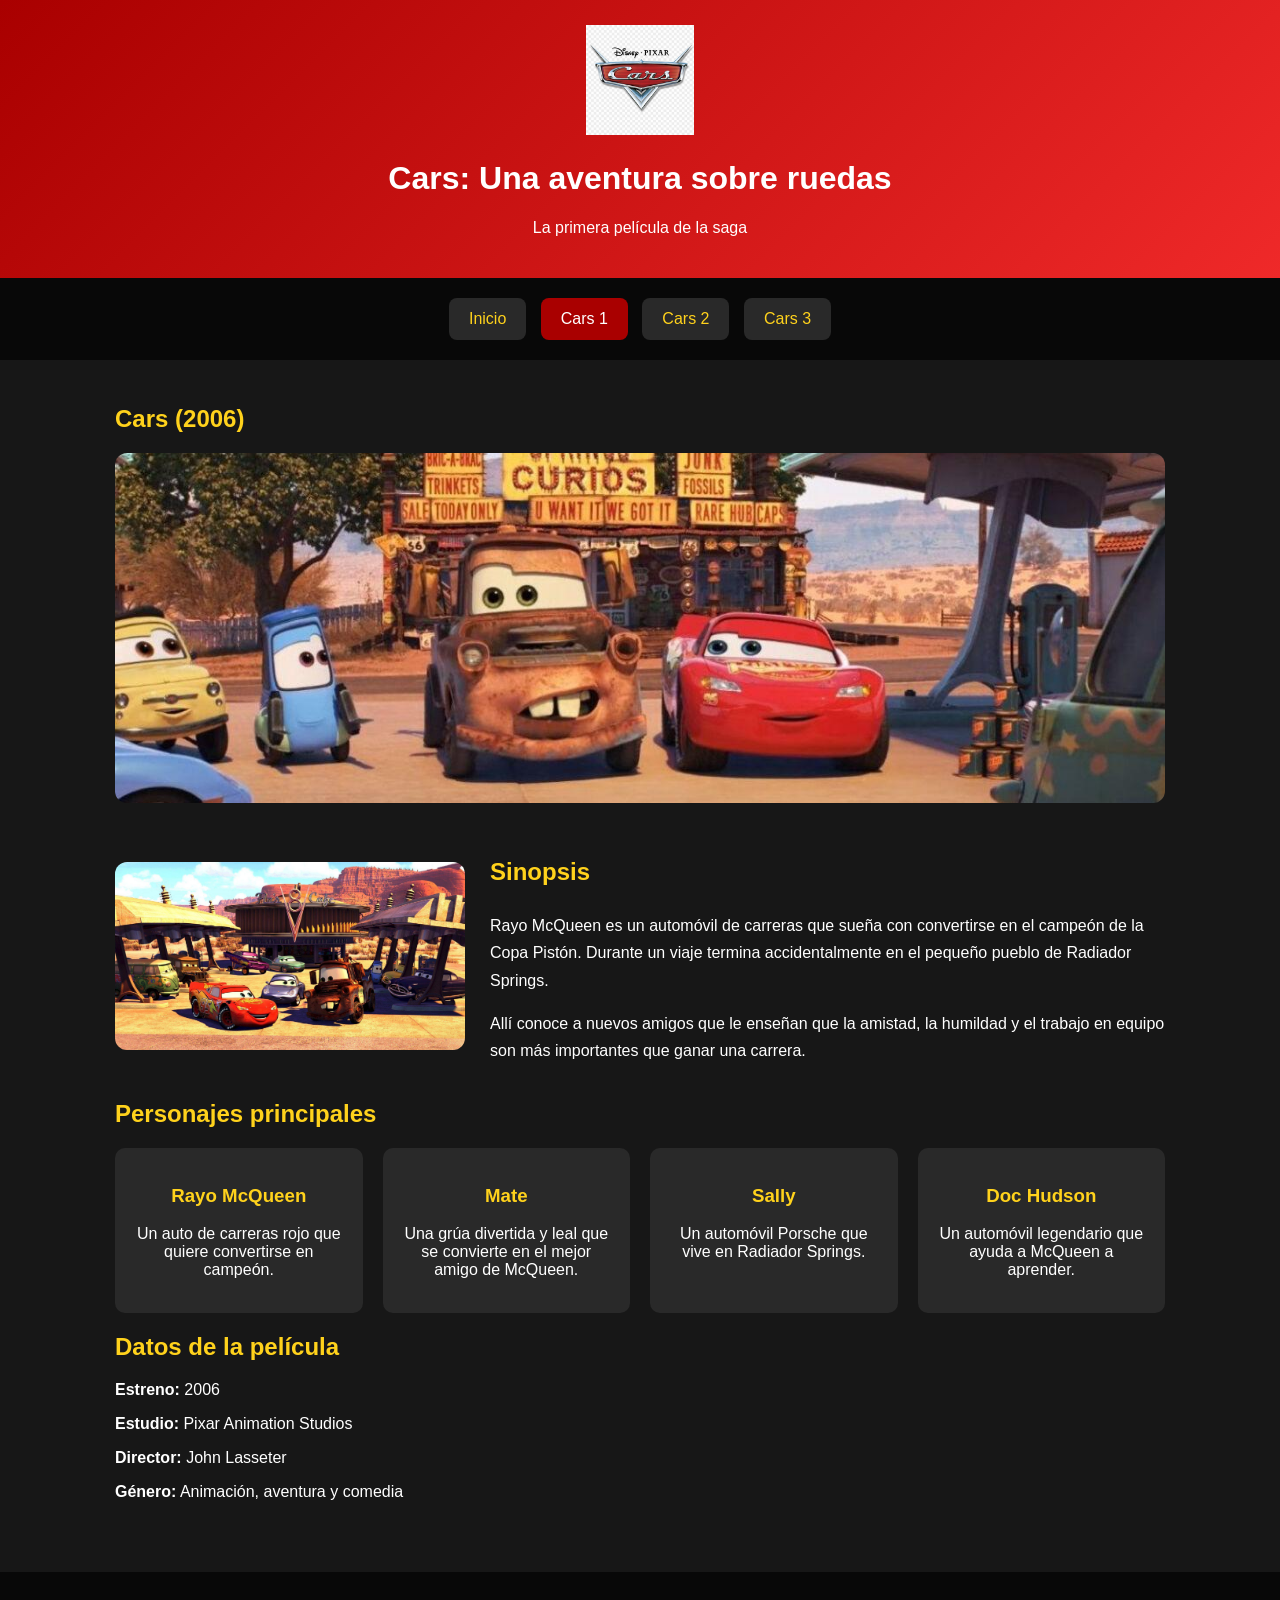
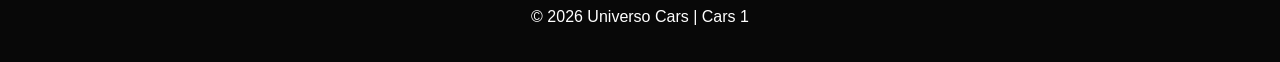
==== cars1.html @ 1dbe36c9 "Actualización de Universo Cars" ====
<!DOCTYPE html>
<html lang="es">
<head>
<meta charset="UTF-8">
<meta name="viewport" content="width=device-width, initial-scale=1.0">
<title>Cars 1 - Universo Cars</title>

<style>
* { box-sizing: border-box; }

body {
    margin: 0;
    font-family: Arial, sans-serif;
    background: #171717;
    color: white;
}

header {
    background: linear-gradient(135deg, #a90000, #ef2929);
    text-align: center;
    padding: 25px;
}

.logo {
    width: 200px;
    height: 110px;
    object-fit: contain;
}

nav {
    background: #080808;
    padding: 15px;
    text-align: center;
}

nav a {
    display: inline-block;
    color: #ffd21c;
    background: #292929;
    padding: 12px 20px;
    margin: 5px;
    text-decoration: none;
    border-radius: 8px;
}

nav a:hover, nav .activo {
    background: #a90000;
    color: white;
}

main {
    max-width: 1100px;
    margin: auto;
    padding: 25px;
}

h2 { color: #ffd21c; }

.portada {
    width: 100%;
    height: 350px;
    object-fit: cover;
    border-radius: 12px;
}

.contenido {
    display: flex;
    gap: 25px;
    align-items: center;
    flex-wrap: wrap;
    margin-top: 25px;
}

.contenido img {
    width: 350px;
    max-width: 100%;
    border-radius: 12px;
}

.texto {
    flex: 1;
    min-width: 250px;
    line-height: 1.7;
}

.personajes {
    display: grid;
    grid-template-columns: repeat(auto-fit, minmax(200px, 1fr));
    gap: 20px;
}

.tarjeta {
    background: #292929;
    padding: 18px;
    border-radius: 10px;
    text-align: center;
}

.tarjeta h3 { color: #ffd21c; }

footer {
    background: #080808;
    text-align: center;
    padding: 20px;
    margin-top: 30px;
}
</style>
</head>

<body>

<header>
    <img src="imagenes/logo-cars.jpeg" alt="Logo de Cars" class="logo">
    <h1>Cars: Una aventura sobre ruedas</h1>
    <p>La primera película de la saga</p>
</header>

<nav>
    <a href="index.html">Inicio</a>
    <a href="cars1.html" class="activo">Cars 1</a>
    <a href="cars2.html">Cars 2</a>
    <a href="cars3.html">Cars 3</a>
</nav>

<main>

    <h2>Cars (2006)</h2>

    <img src="imagenes/images.jpeg" alt="Cars primera película" class="portada">

    <section class="contenido">
        <img src="imagenes/cars1-sinopsis.jpeg" alt="Personajes de Cars">

        <div class="texto">
            <h2>Sinopsis</h2>
            <p>
                Rayo McQueen es un automóvil de carreras que sueña con
                convertirse en el campeón de la Copa Pistón. Durante
                un viaje termina accidentalmente en el pequeño pueblo
                de Radiador Springs.
            </p>
            <p>
                Allí conoce a nuevos amigos que le enseñan que la
                amistad, la humildad y el trabajo en equipo son
                más importantes que ganar una carrera.
            </p>
        </div>
    </section>

    <h2>Personajes principales</h2>

    <section class="personajes">
        <article class="tarjeta">
            <h3>Rayo McQueen</h3>
            <p>Un auto de carreras rojo que quiere convertirse en campeón.</p>
        </article>

        <article class="tarjeta">
            <h3>Mate</h3>
            <p>Una grúa divertida y leal que se convierte en el mejor amigo de McQueen.</p>
        </article>

        <article class="tarjeta">
            <h3>Sally</h3>
            <p>Un automóvil Porsche que vive en Radiador Springs.</p>
        </article>

        <article class="tarjeta">
            <h3>Doc Hudson</h3>
            <p>Un automóvil legendario que ayuda a McQueen a aprender.</p>
        </article>
    </section>

    <h2>Datos de la película</h2>
    <p><strong>Estreno:</strong> 2006</p>
    <p><strong>Estudio:</strong> Pixar Animation Studios</p>
    <p><strong>Director:</strong> John Lasseter</p>
    <p><strong>Género:</strong> Animación, aventura y comedia</p>

</main>

<footer>
    <p>© 2026 Universo Cars | Cars 1</p>
</footer>

</body>
</html>
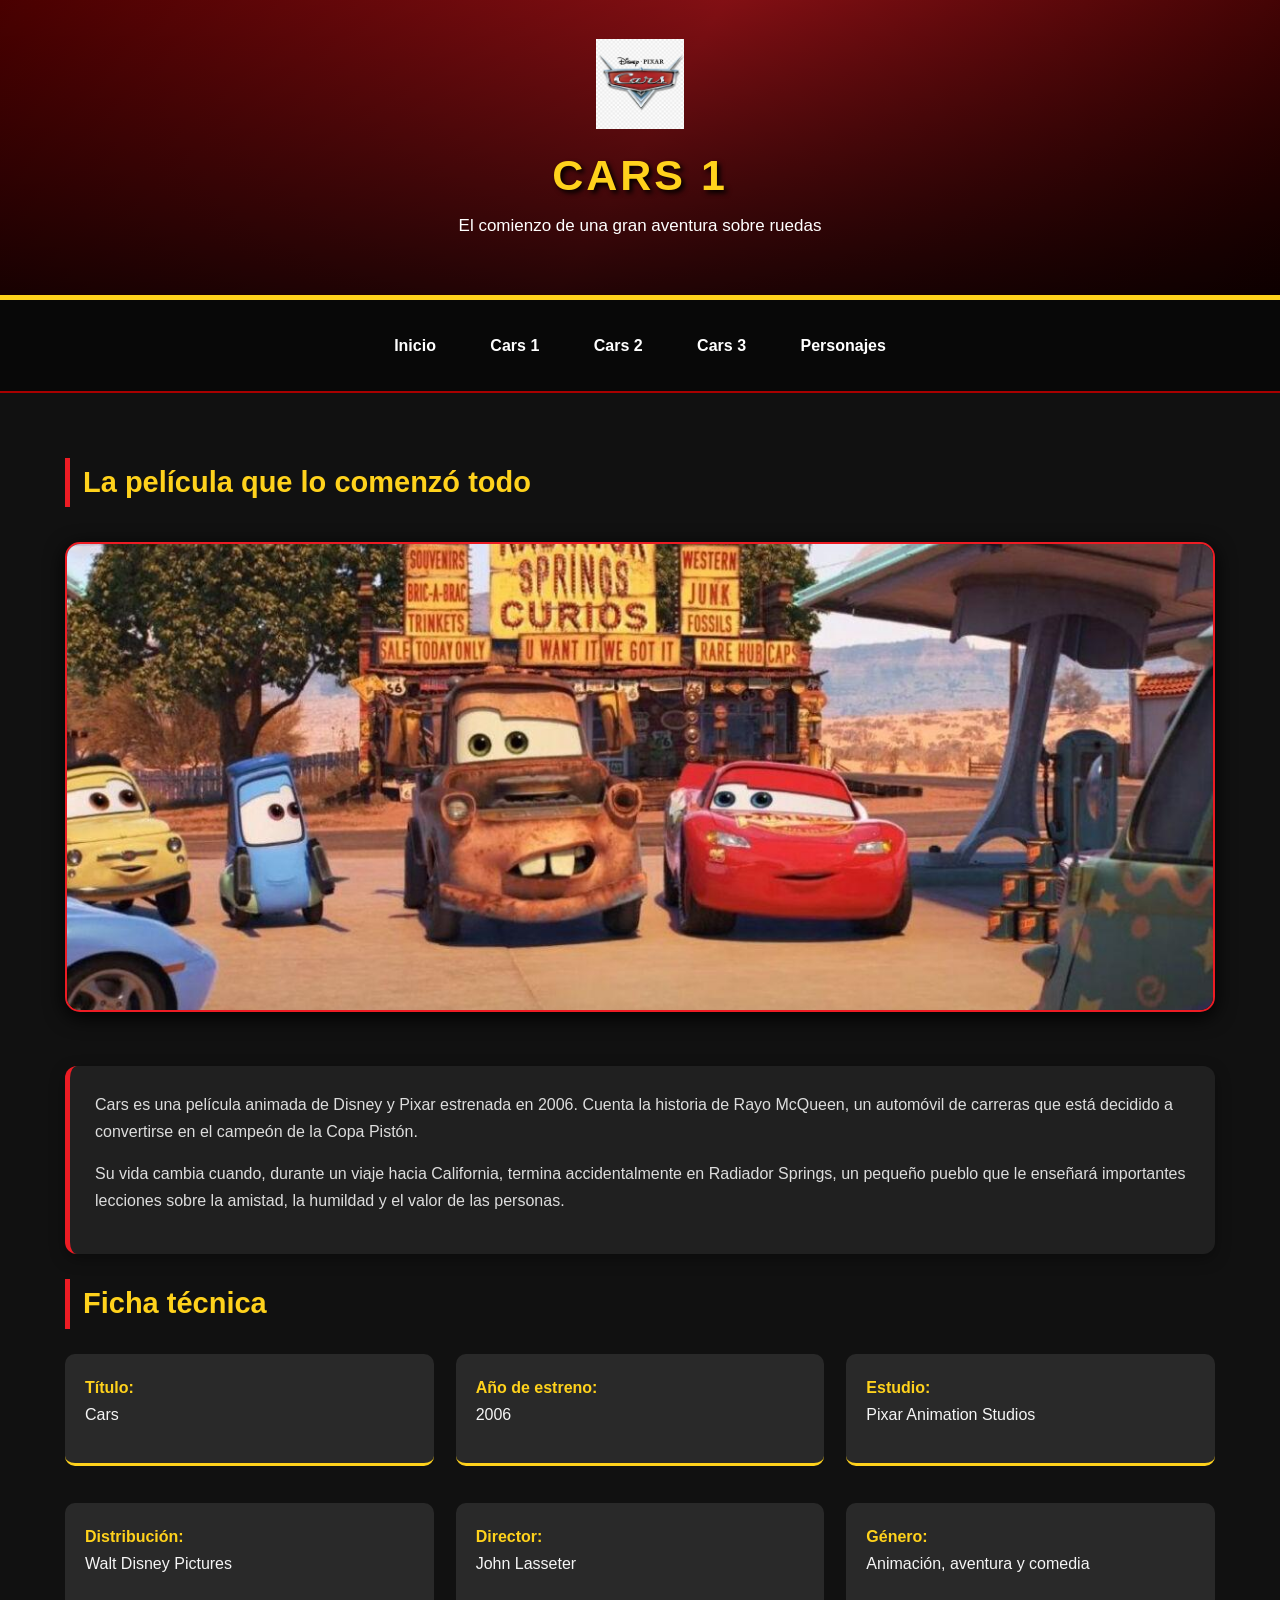
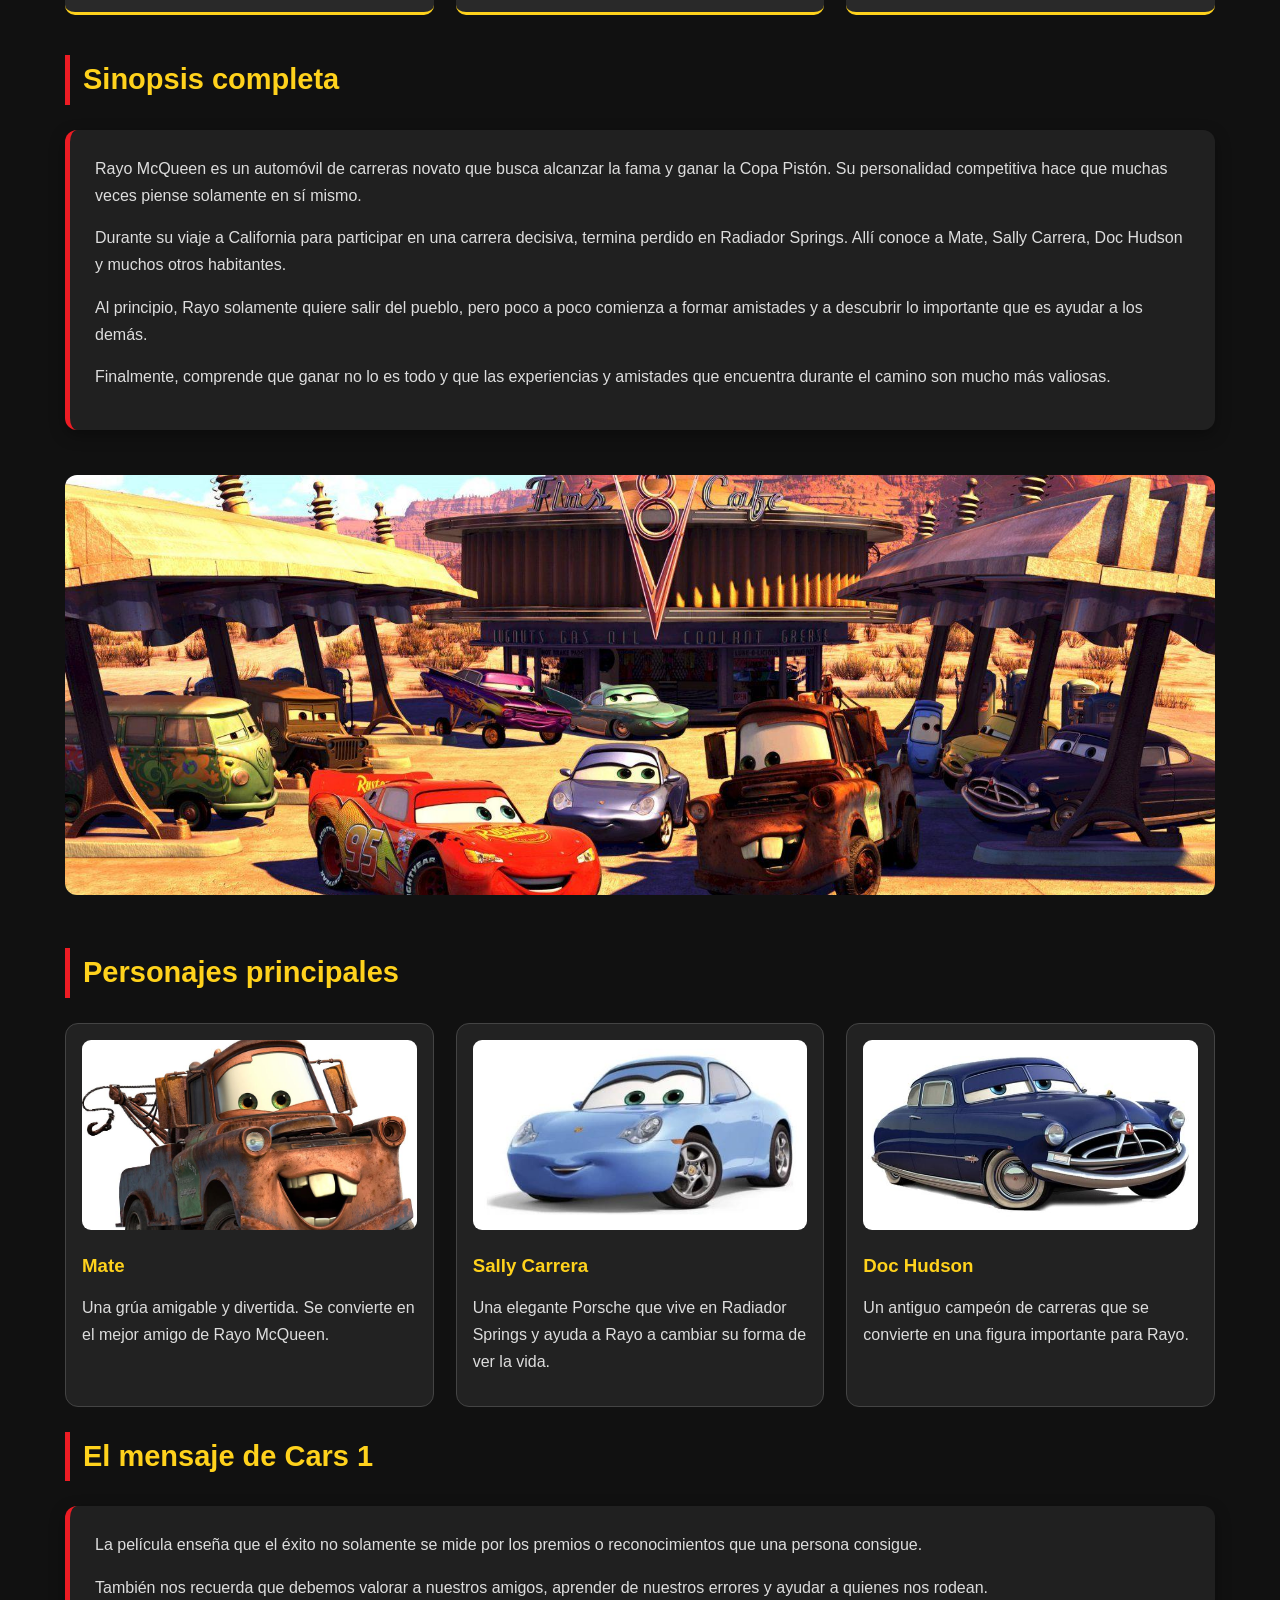
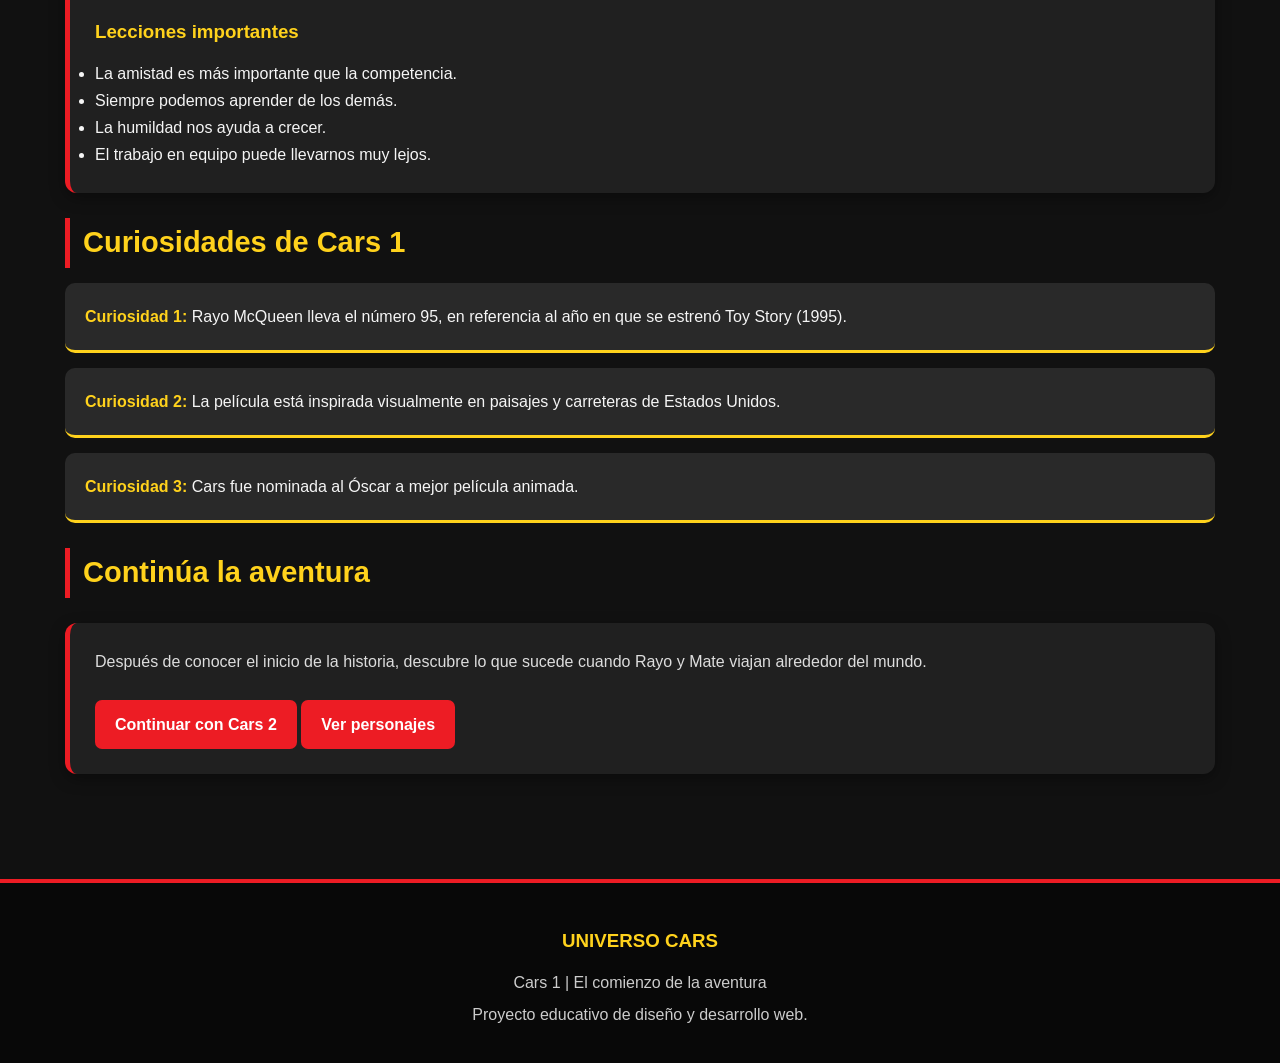
==== commit 609938e5: "Actualiza diseño de Universo Cars" ====
--- a/cars1.html
+++ b/cars1.html
@@ -2,186 +2,229 @@
 <!DOCTYPE html>
 <html lang="es">
 <head>
-<meta charset="UTF-8">
-<meta name="viewport" content="width=device-width, initial-scale=1.0">
-<title>Cars 1 - Universo Cars</title>
-
-<style>
-* { box-sizing: border-box; }
-
-body {
-    margin: 0;
-    font-family: Arial, sans-serif;
-    background: #171717;
-    color: white;
-}
-
-header {
-    background: linear-gradient(135deg, #a90000, #ef2929);
-    text-align: center;
-    padding: 25px;
-}
-
-.logo {
-    width: 200px;
-    height: 110px;
-    object-fit: contain;
-}
-
-nav {
-    background: #080808;
-    padding: 15px;
-    text-align: center;
-}
-
-nav a {
-    display: inline-block;
-    color: #ffd21c;
-    background: #292929;
-    padding: 12px 20px;
-    margin: 5px;
-    text-decoration: none;
-    border-radius: 8px;
-}
-
-nav a:hover, nav .activo {
-    background: #a90000;
-    color: white;
-}
-
-main {
-    max-width: 1100px;
-    margin: auto;
-    padding: 25px;
-}
-
-h2 { color: #ffd21c; }
-
-.portada {
-    width: 100%;
-    height: 350px;
-    object-fit: cover;
-    border-radius: 12px;
-}
-
-.contenido {
-    display: flex;
-    gap: 25px;
-    align-items: center;
-    flex-wrap: wrap;
-    margin-top: 25px;
-}
-
-.contenido img {
-    width: 350px;
-    max-width: 100%;
-    border-radius: 12px;
-}
-
-.texto {
-    flex: 1;
-    min-width: 250px;
-    line-height: 1.7;
-}
-
-.personajes {
-    display: grid;
-    grid-template-columns: repeat(auto-fit, minmax(200px, 1fr));
-    gap: 20px;
-}
-
-.tarjeta {
-    background: #292929;
-    padding: 18px;
-    border-radius: 10px;
-    text-align: center;
-}
-
-.tarjeta h3 { color: #ffd21c; }
-
-footer {
-    background: #080808;
-    text-align: center;
-    padding: 20px;
-    margin-top: 30px;
-}
-</style>
+    <meta charset="UTF-8">
+    <meta name="viewport" content="width=device-width, initial-scale=1.0">
+    <title>Cars 1 | Universo Cars</title>
+    <link rel="stylesheet" href="estilos.css">
 </head>
 
 <body>
 
 <header>
-    <img src="imagenes/logo-cars.jpeg" alt="Logo de Cars" class="logo">
-    <h1>Cars: Una aventura sobre ruedas</h1>
-    <p>La primera película de la saga</p>
+    <img src="imagenes/logo-cars.jpeg" alt="Logo de Cars">
+    <h1>CARS 1</h1>
+    <p>El comienzo de una gran aventura sobre ruedas</p>
 </header>
 
 <nav>
     <a href="index.html">Inicio</a>
-    <a href="cars1.html" class="activo">Cars 1</a>
+    <a href="cars1.html">Cars 1</a>
     <a href="cars2.html">Cars 2</a>
     <a href="cars3.html">Cars 3</a>
+    <a href="personajes.html">Personajes</a>
 </nav>
 
 <main>
 
-    <h2>Cars (2006)</h2>
-
-    <img src="imagenes/images.jpeg" alt="Cars primera película" class="portada">
-
-    <section class="contenido">
-        <img src="imagenes/cars1-sinopsis.jpeg" alt="Personajes de Cars">
-
-        <div class="texto">
-            <h2>Sinopsis</h2>
-            <p>
-                Rayo McQueen es un automóvil de carreras que sueña con
-                convertirse en el campeón de la Copa Pistón. Durante
-                un viaje termina accidentalmente en el pequeño pueblo
-                de Radiador Springs.
-            </p>
-            <p>
-                Allí conoce a nuevos amigos que le enseñan que la
-                amistad, la humildad y el trabajo en equipo son
-                más importantes que ganar una carrera.
-            </p>
-        </div>
-    </section>
-
-    <h2>Personajes principales</h2>
-
-    <section class="personajes">
-        <article class="tarjeta">
-            <h3>Rayo McQueen</h3>
-            <p>Un auto de carreras rojo que quiere convertirse en campeón.</p>
-        </article>
-
-        <article class="tarjeta">
-            <h3>Mate</h3>
-            <p>Una grúa divertida y leal que se convierte en el mejor amigo de McQueen.</p>
-        </article>
-
-        <article class="tarjeta">
-            <h3>Sally</h3>
-            <p>Un automóvil Porsche que vive en Radiador Springs.</p>
-        </article>
-
-        <article class="tarjeta">
-            <h3>Doc Hudson</h3>
-            <p>Un automóvil legendario que ayuda a McQueen a aprender.</p>
-        </article>
-    </section>
-
-    <h2>Datos de la película</h2>
-    <p><strong>Estreno:</strong> 2006</p>
-    <p><strong>Estudio:</strong> Pixar Animation Studios</p>
-    <p><strong>Director:</strong> John Lasseter</p>
-    <p><strong>Género:</strong> Animación, aventura y comedia</p>
+    <section>
+        <h2>La película que lo comenzó todo</h2>
+
+        <img class="portada" src="imagenes/images.jpeg" alt="Rayo McQueen en Cars 1">
+
+        <div class="seccion">
+            <p>
+                Cars es una película animada de Disney y Pixar estrenada
+                en 2006. Cuenta la historia de Rayo McQueen, un automóvil
+                de carreras que está decidido a convertirse en el campeón
+                de la Copa Pistón.
+            </p>
+
+            <p>
+                Su vida cambia cuando, durante un viaje hacia California,
+                termina accidentalmente en Radiador Springs, un pequeño
+                pueblo que le enseñará importantes lecciones sobre
+                la amistad, la humildad y el valor de las personas.
+            </p>
+        </div>
+    </section>
+
+    <section>
+        <h2>Ficha técnica</h2>
+
+        <div class="tarjetas">
+
+            <article class="dato">
+                <strong>Título:</strong>
+                <p>Cars</p>
+            </article>
+
+            <article class="dato">
+                <strong>Año de estreno:</strong>
+                <p>2006</p>
+            </article>
+
+            <article class="dato">
+                <strong>Estudio:</strong>
+                <p>Pixar Animation Studios</p>
+            </article>
+
+            <article class="dato">
+                <strong>Distribución:</strong>
+                <p>Walt Disney Pictures</p>
+            </article>
+
+            <article class="dato">
+                <strong>Director:</strong>
+                <p>John Lasseter</p>
+            </article>
+
+            <article class="dato">
+                <strong>Género:</strong>
+                <p>Animación, aventura y comedia</p>
+            </article>
+
+        </div>
+    </section>
+
+    <section>
+        <h2>Sinopsis completa</h2>
+
+        <div class="seccion">
+            <p>
+                Rayo McQueen es un automóvil de carreras novato que
+                busca alcanzar la fama y ganar la Copa Pistón.
+                Su personalidad competitiva hace que muchas veces
+                piense solamente en sí mismo.
+            </p>
+
+            <p>
+                Durante su viaje a California para participar en
+                una carrera decisiva, termina perdido en Radiador
+                Springs. Allí conoce a Mate, Sally Carrera, Doc
+                Hudson y muchos otros habitantes.
+            </p>
+
+            <p>
+                Al principio, Rayo solamente quiere salir del pueblo,
+                pero poco a poco comienza a formar amistades y a
+                descubrir lo importante que es ayudar a los demás.
+            </p>
+
+            <p>
+                Finalmente, comprende que ganar no lo es todo y que
+                las experiencias y amistades que encuentra durante
+                el camino son mucho más valiosas.
+            </p>
+        </div>
+
+        <img class="imagen" src="imagenes/cars1-sinopsis.jpeg" alt="Escena de Cars 1">
+    </section>
+
+    <section>
+        <h2>Personajes principales</h2>
+
+        <div class="tarjetas">
+
+            <article class="tarjeta">
+                <img src="imagenes/mate.jpeg" alt="Mate">
+                <h3>Mate</h3>
+                <p>
+                    Una grúa amigable y divertida. Se convierte
+                    en el mejor amigo de Rayo McQueen.
+                </p>
+            </article>
+
+            <article class="tarjeta">
+                <img src="imagenes/sally.jpeg" alt="Sally Carrera">
+                <h3>Sally Carrera</h3>
+                <p>
+                    Una elegante Porsche que vive en Radiador
+                    Springs y ayuda a Rayo a cambiar su forma
+                    de ver la vida.
+                </p>
+            </article>
+
+            <article class="tarjeta">
+                <img src="imagenes/doc-hudson.jpeg" alt="Doc Hudson">
+                <h3>Doc Hudson</h3>
+                <p>
+                    Un antiguo campeón de carreras que se
+                    convierte en una figura importante para Rayo.
+                </p>
+            </article>
+
+        </div>
+    </section>
+
+    <section>
+        <h2>El mensaje de Cars 1</h2>
+
+        <div class="seccion">
+            <p>
+                La película enseña que el éxito no solamente se
+                mide por los premios o reconocimientos que una
+                persona consigue.
+            </p>
+
+            <p>
+                También nos recuerda que debemos valorar a nuestros
+                amigos, aprender de nuestros errores y ayudar a
+                quienes nos rodean.
+            </p>
+
+            <h3>Lecciones importantes</h3>
+
+            <ul>
+                <li>La amistad es más importante que la competencia.</li>
+                <li>Siempre podemos aprender de los demás.</li>
+                <li>La humildad nos ayuda a crecer.</li>
+                <li>El trabajo en equipo puede llevarnos muy lejos.</li>
+            </ul>
+        </div>
+    </section>
+
+    <section>
+        <h2>Curiosidades de Cars 1</h2>
+
+        <div class="dato">
+            <strong>Curiosidad 1:</strong>
+            Rayo McQueen lleva el número 95, en referencia
+            al año en que se estrenó Toy Story (1995).
+        </div>
+
+        <div class="dato">
+            <strong>Curiosidad 2:</strong>
+            La película está inspirada visualmente en paisajes
+            y carreteras de Estados Unidos.
+        </div>
+
+        <div class="dato">
+            <strong>Curiosidad 3:</strong>
+            Cars fue nominada al Óscar a mejor película animada.
+        </div>
+    </section>
+
+    <section>
+        <h2>Continúa la aventura</h2>
+
+        <div class="seccion">
+            <p>
+                Después de conocer el inicio de la historia,
+                descubre lo que sucede cuando Rayo y Mate
+                viajan alrededor del mundo.
+            </p>
+
+            <a class="boton" href="cars2.html">Continuar con Cars 2</a>
+            <a class="boton" href="personajes.html">Ver personajes</a>
+        </div>
+    </section>
 
 </main>
 
 <footer>
-    <p>© 2026 Universo Cars | Cars 1</p>
+    <h3>UNIVERSO CARS</h3>
+    <p>Cars 1 | El comienzo de la aventura</p>
+    <p>Proyecto educativo de diseño y desarrollo web.</p>
 </footer>
 
 </body>
--- a/estilos.css
+++ b/estilos.css
@@ -0,0 +1,296 @@
+
+/* =================================
+   UNIVERSO CARS - DISEÑO GENERAL
+================================= */
+
+* {
+    margin: 0;
+    padding: 0;
+    box-sizing: border-box;
+}
+
+html {
+    scroll-behavior: smooth;
+}
+
+body {
+    font-family: Arial, Helvetica, sans-serif;
+    background: #111111;
+    color: #f5f5f5;
+    line-height: 1.7;
+}
+
+/* ENCABEZADO */
+
+header {
+    min-height: 300px;
+    padding: 35px 20px;
+    text-align: center;
+    background:
+        linear-gradient(rgba(0,0,0,.45), rgba(0,0,0,.85)),
+        linear-gradient(120deg, #850000, #ed1c24, #580000);
+    border-bottom: 5px solid #ffd21c;
+    display: flex;
+    flex-direction: column;
+    align-items: center;
+    justify-content: center;
+}
+
+header img {
+    width: 115px;
+    height: 90px;
+    object-fit: contain;
+    margin-bottom: 10px;
+}
+
+header h1 {
+    font-size: 43px;
+    color: #ffd21c;
+    letter-spacing: 3px;
+    text-shadow: 3px 3px 5px #000;
+}
+
+header p {
+    font-size: 17px;
+    color: white;
+}
+
+/* MENÚ */
+
+nav {
+    background: #080808;
+    padding: 17px 10px;
+    text-align: center;
+    border-bottom: 2px solid #a80000;
+    position: sticky;
+    top: 0;
+    z-index: 100;
+}
+
+nav a {
+    color: white;
+    text-decoration: none;
+    font-weight: bold;
+    margin: 5px 12px;
+    padding: 10px 13px;
+    display: inline-block;
+    border-radius: 6px;
+    transition: .3s;
+}
+
+nav a:hover {
+    background: #ed1c24;
+    color: #ffd21c;
+}
+
+/* CONTENIDO PRINCIPAL */
+
+main {
+    max-width: 1150px;
+    width: 92%;
+    margin: auto;
+    padding: 40px 0;
+}
+
+h2 {
+    color: #ffd21c;
+    font-size: 29px;
+    margin: 25px 0 15px;
+    border-left: 5px solid #ed1c24;
+    padding-left: 13px;
+}
+
+h3 {
+    color: #ffd21c;
+    margin: 12px 0;
+}
+
+p {
+    margin-bottom: 15px;
+}
+
+/* IMÁGENES GRANDES */
+
+.portada {
+    width: 100%;
+    max-height: 470px;
+    object-fit: cover;
+    border-radius: 15px;
+    border: 2px solid #ed1c24;
+    margin: 20px 0;
+    box-shadow: 0 5px 20px #000;
+}
+
+.imagen {
+    width: 100%;
+    max-height: 420px;
+    object-fit: cover;
+    border-radius: 12px;
+    margin: 20px 0;
+}
+
+/* SECCIONES */
+
+.seccion {
+    background: #202020;
+    padding: 25px;
+    margin: 25px 0;
+    border-radius: 12px;
+    border-left: 5px solid #ed1c24;
+    box-shadow: 0 5px 15px rgba(0,0,0,.35);
+}
+
+.seccion p {
+    color: #dddddd;
+}
+
+/* TARJETAS */
+
+.tarjetas {
+    display: grid;
+    grid-template-columns: repeat(3, 1fr);
+    gap: 22px;
+    margin: 25px 0;
+}
+
+.tarjeta {
+    background: #222222;
+    border: 1px solid #444;
+    border-radius: 13px;
+    padding: 16px;
+    overflow: hidden;
+    transition: transform .3s, border .3s;
+}
+
+.tarjeta:hover {
+    transform: translateY(-7px);
+    border: 1px solid #ffd21c;
+}
+
+.tarjeta img {
+    width: 100%;
+    height: 190px;
+    object-fit: cover;
+    border-radius: 9px;
+}
+
+.tarjeta p {
+    color: #dddddd;
+}
+
+.boton {
+    display: inline-block;
+    padding: 11px 20px;
+    background: #ed1c24;
+    color: white;
+    text-decoration: none;
+    font-weight: bold;
+    border-radius: 7px;
+    margin-top: 10px;
+    transition: .3s;
+}
+
+.boton:hover {
+    background: #ffd21c;
+    color: #111;
+}
+
+/* DATOS Y CURIOSIDADES */
+
+.dato {
+    background: #292929;
+    padding: 20px;
+    border-radius: 10px;
+    border-bottom: 3px solid #ffd21c;
+    margin-bottom: 15px;
+}
+
+.dato strong {
+    color: #ffd21c;
+}
+
+/* PIE DE PÁGINA */
+
+footer {
+    background: #080808;
+    border-top: 4px solid #ed1c24;
+    text-align: center;
+    padding: 30px 15px;
+    color: #cccccc;
+    margin-top: 40px;
+}
+
+footer p {
+    margin: 5px;
+}
+
+/* GALERÍA DE PERSONAJES */
+
+.galeria {
+    display: grid;
+    grid-template-columns: repeat(3, 1fr);
+    gap: 22px;
+    margin-top: 30px;
+}
+
+.personaje {
+    background: #222;
+    border: 1px solid #444;
+    border-radius: 13px;
+    padding: 15px;
+    transition: .3s;
+}
+
+.personaje:hover {
+    transform: translateY(-6px);
+    border-color: #ffd21c;
+}
+
+.personaje img {
+    width: 100%;
+    height: 210px;
+    object-fit: contain;
+    background: #171717;
+    border-radius: 9px;
+}
+
+.personaje h3 {
+    color: #ffd21c;
+}
+
+.personaje p {
+    color: #ddd;
+}
+
+/* DISEÑO RESPONSIVO */
+
+@media (max-width: 800px) {
+    .tarjetas,
+    .galeria {
+        grid-template-columns: repeat(2, 1fr);
+    }
+
+    header h1 {
+        font-size: 32px;
+    }
+}
+
+@media (max-width: 550px) {
+    .tarjetas,
+    .galeria {
+        grid-template-columns: 1fr;
+    }
+
+    nav a {
+        margin: 3px;
+        padding: 8px;
+    }
+
+    header h1 {
+        font-size: 26px;
+    }
+
+    main {
+        width: 94%;
+    }
+}
